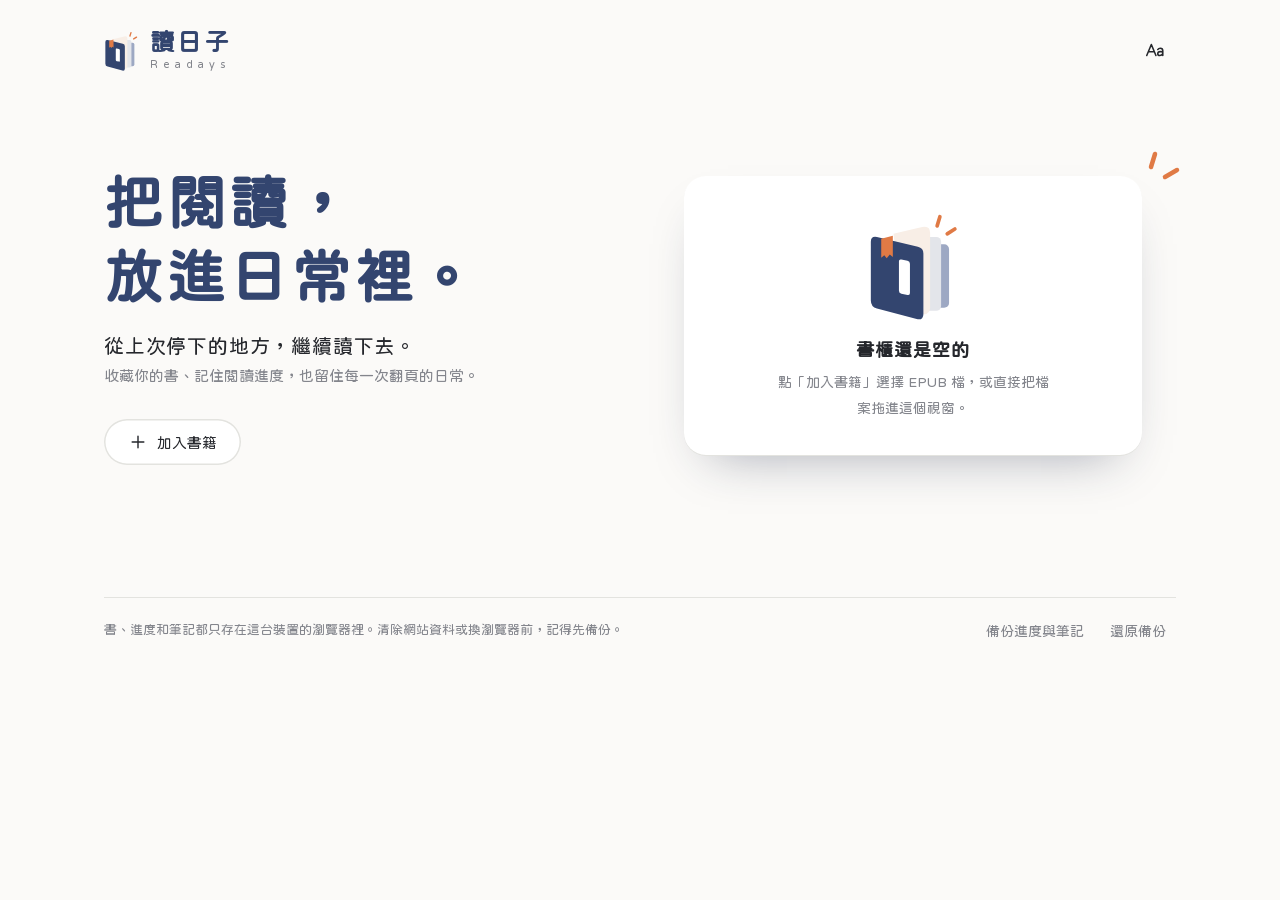
==== index.html @ 89fe7bda "Add files via upload" ====
<!doctype html>
<html lang="zh-Hant-TW" data-theme="light">
<head>
<meta charset="utf-8">
<meta name="viewport" content="width=device-width,initial-scale=1,viewport-fit=cover">
<meta name="theme-color" content="#fbfaf8">
<link rel="manifest" href="manifest.webmanifest">
<link rel="apple-touch-icon" href="apple-touch-icon.png">
<meta name="apple-mobile-web-app-capable" content="yes">
<meta name="mobile-web-app-capable" content="yes">
<meta name="apple-mobile-web-app-title" content="讀日子">
<meta name="apple-mobile-web-app-status-bar-style" content="default">
<title>讀日子｜EPUB 閱讀工具</title>
<link rel="icon" type="image/svg+xml" href="[data-uri]">
<style>
/* jf open 粉圓 2.1 by justfont — SIL Open Font License 1.1 (https://github.com/justfont/open-huninn-font) */
@font-face{font-family:"HuninnEmbed";src:url([data-uri]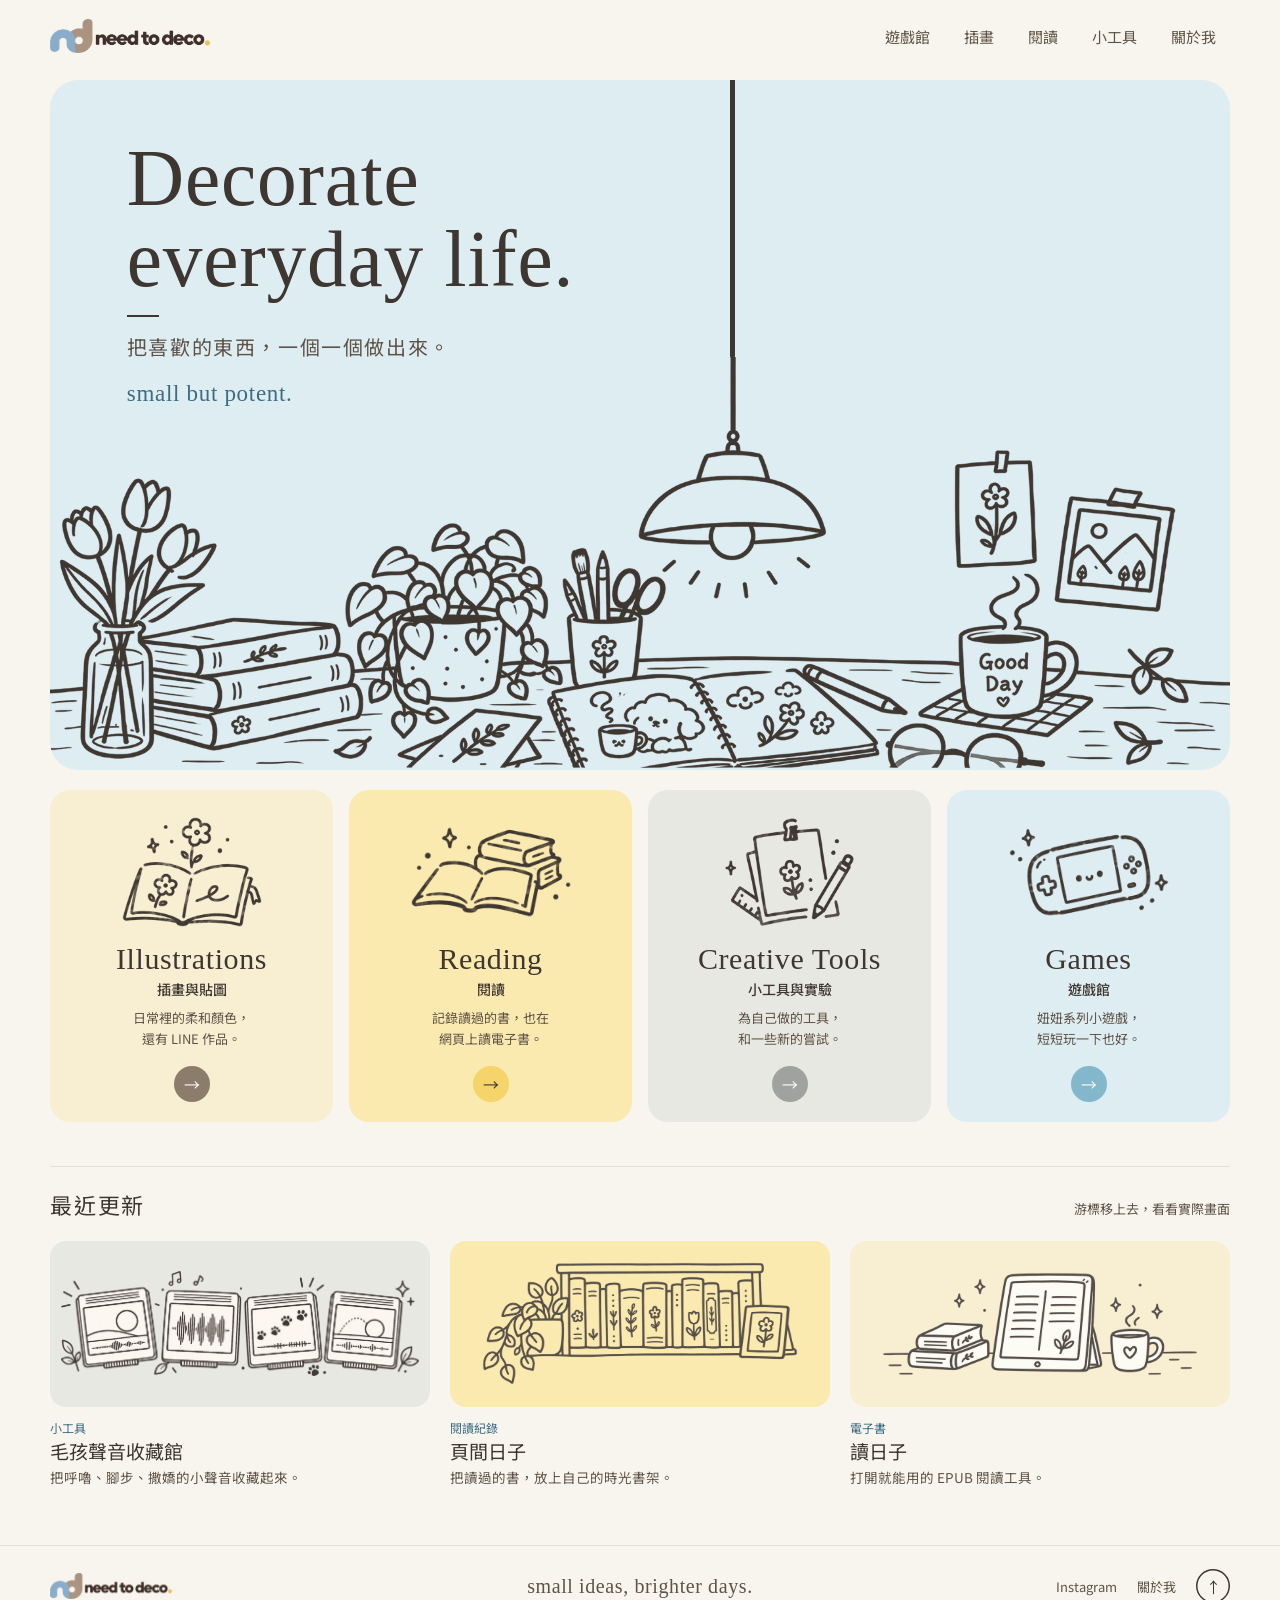
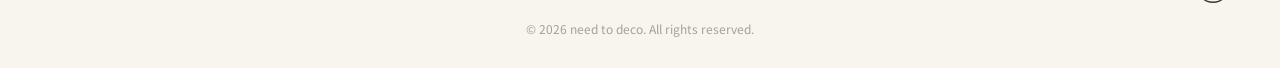
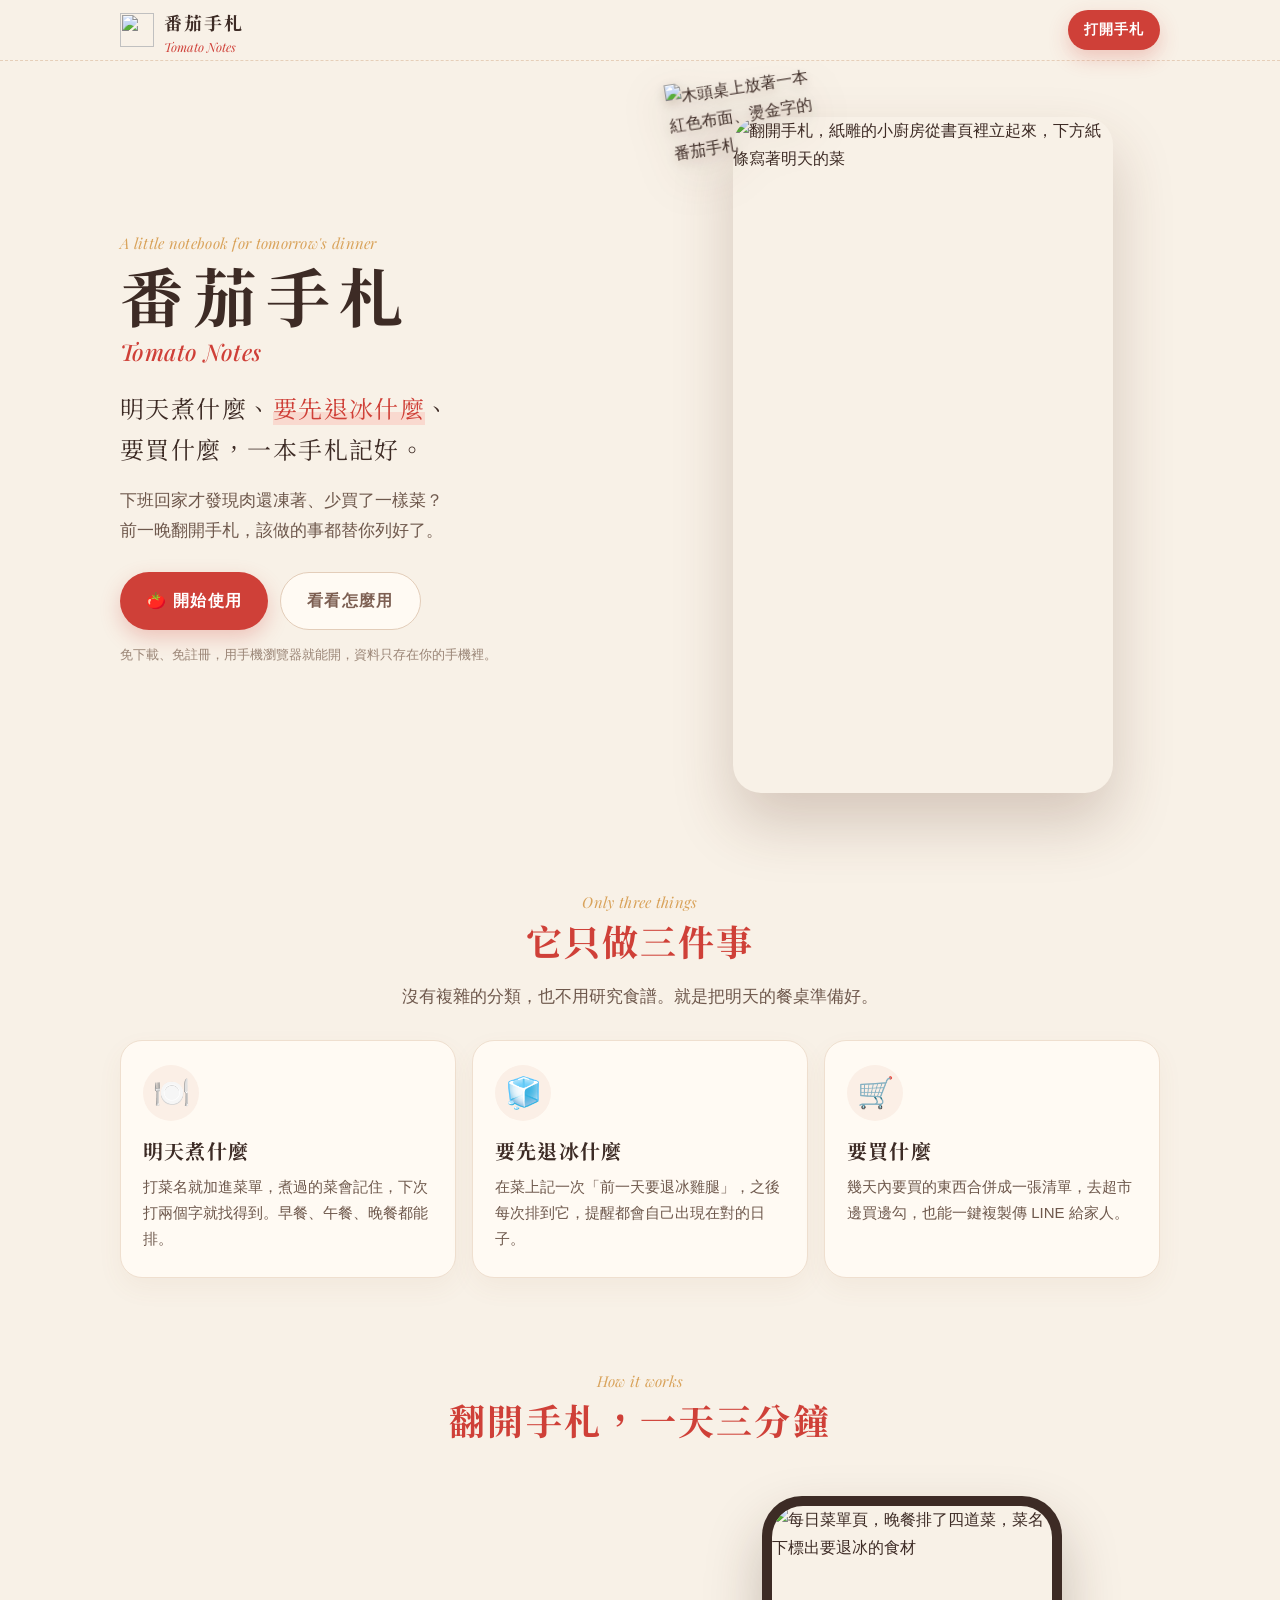
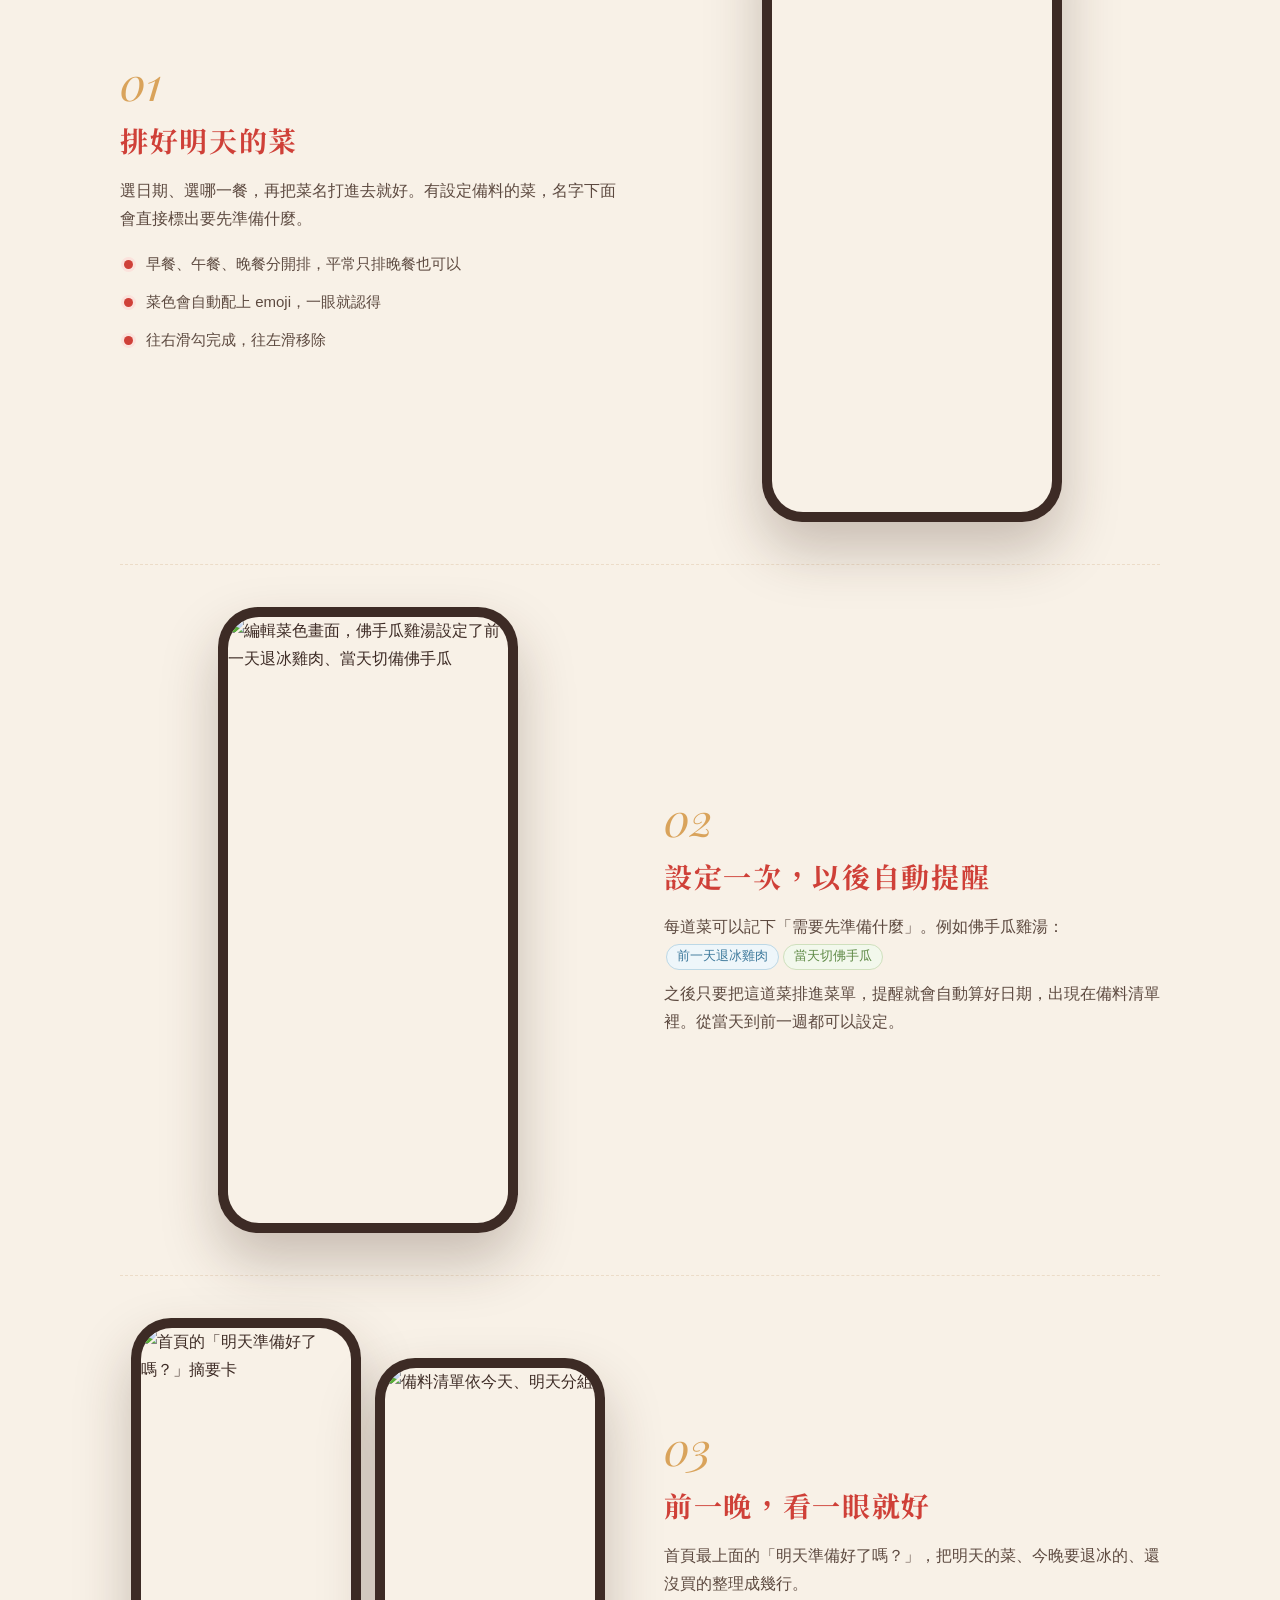
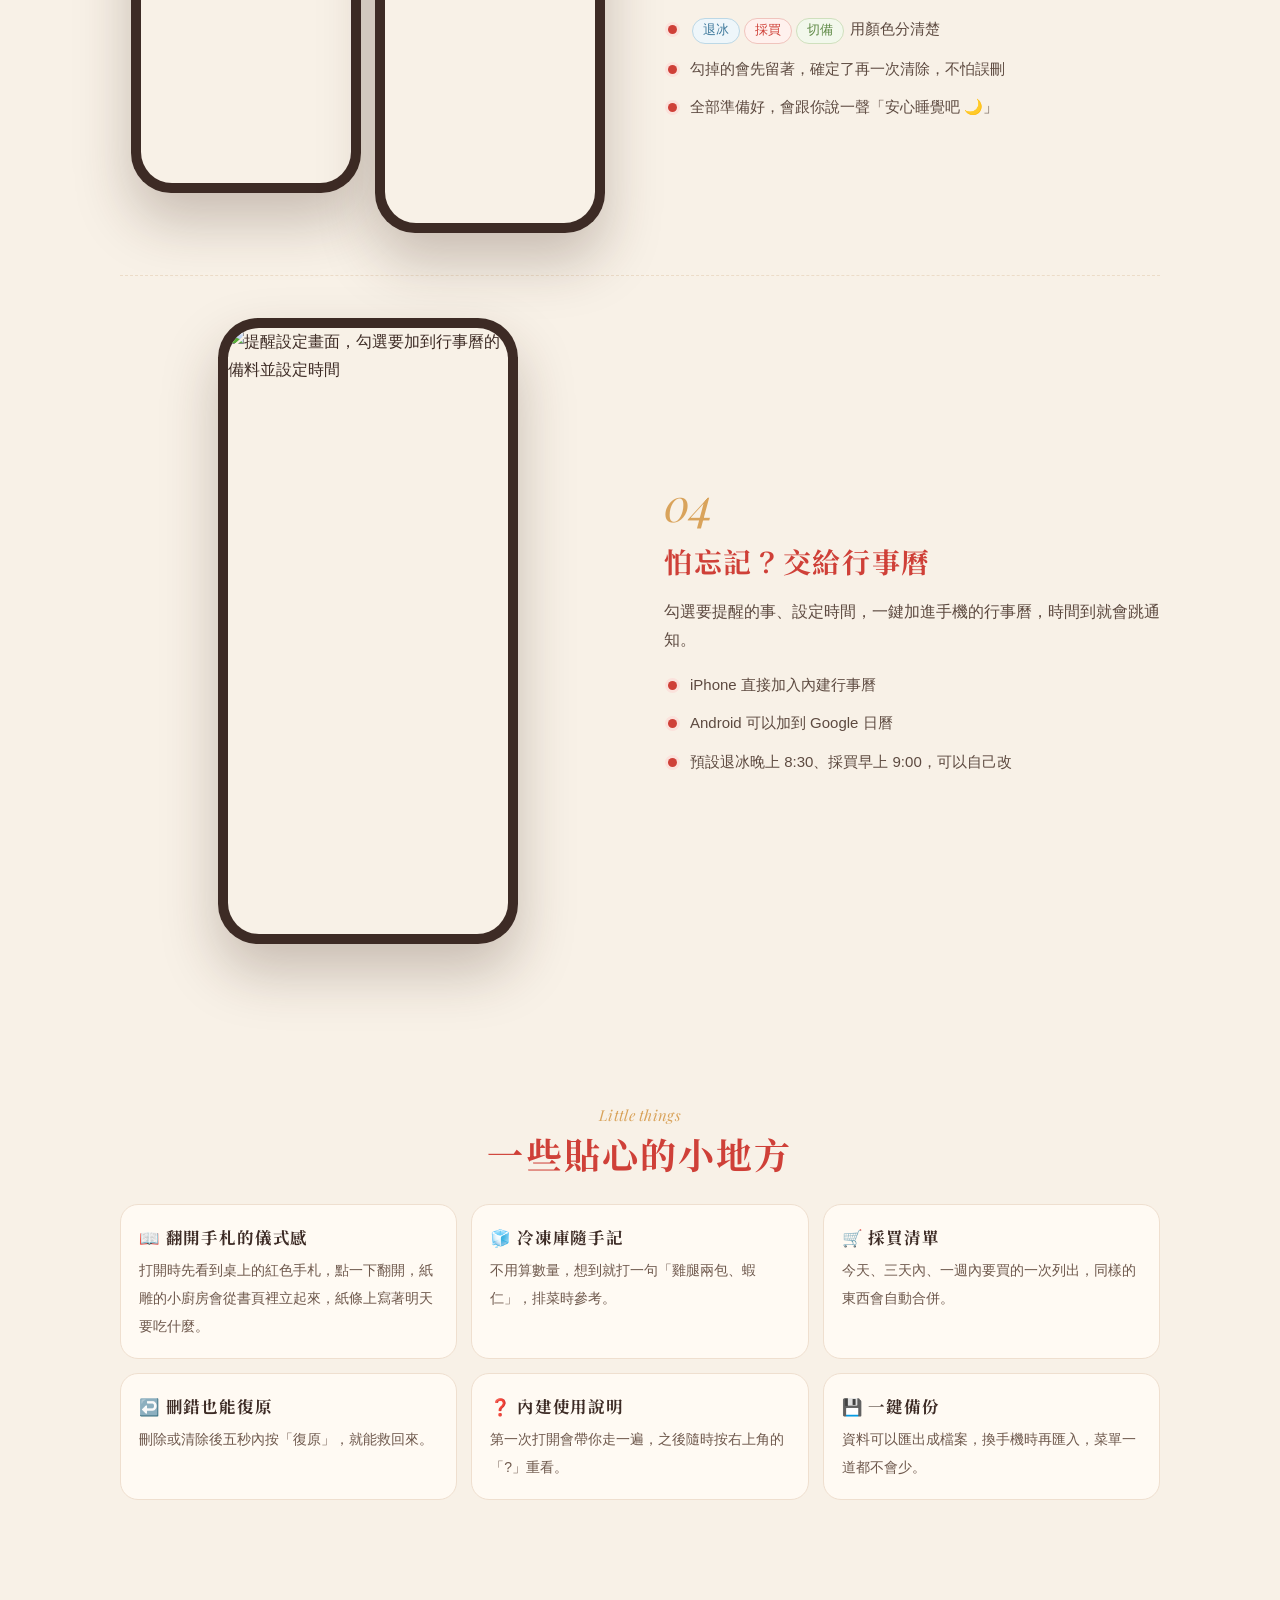
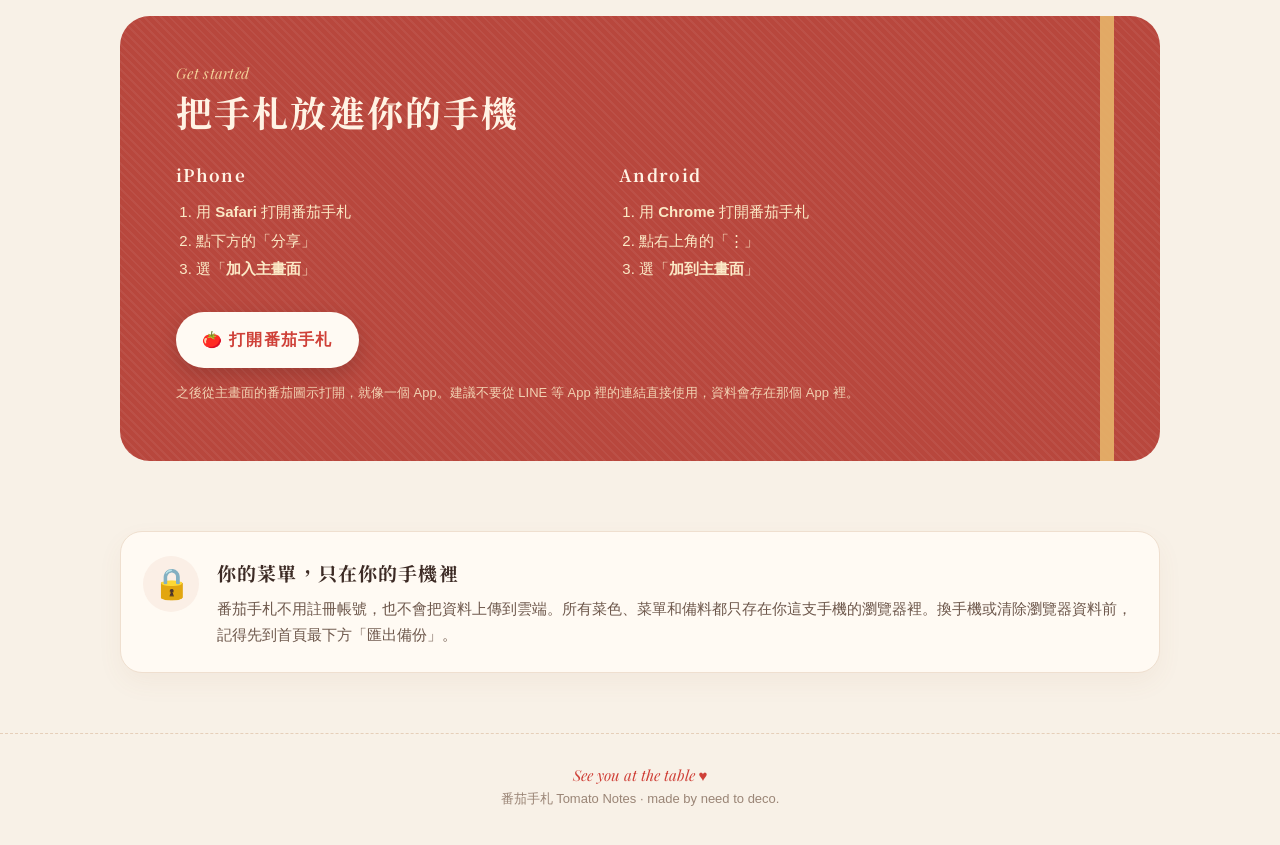
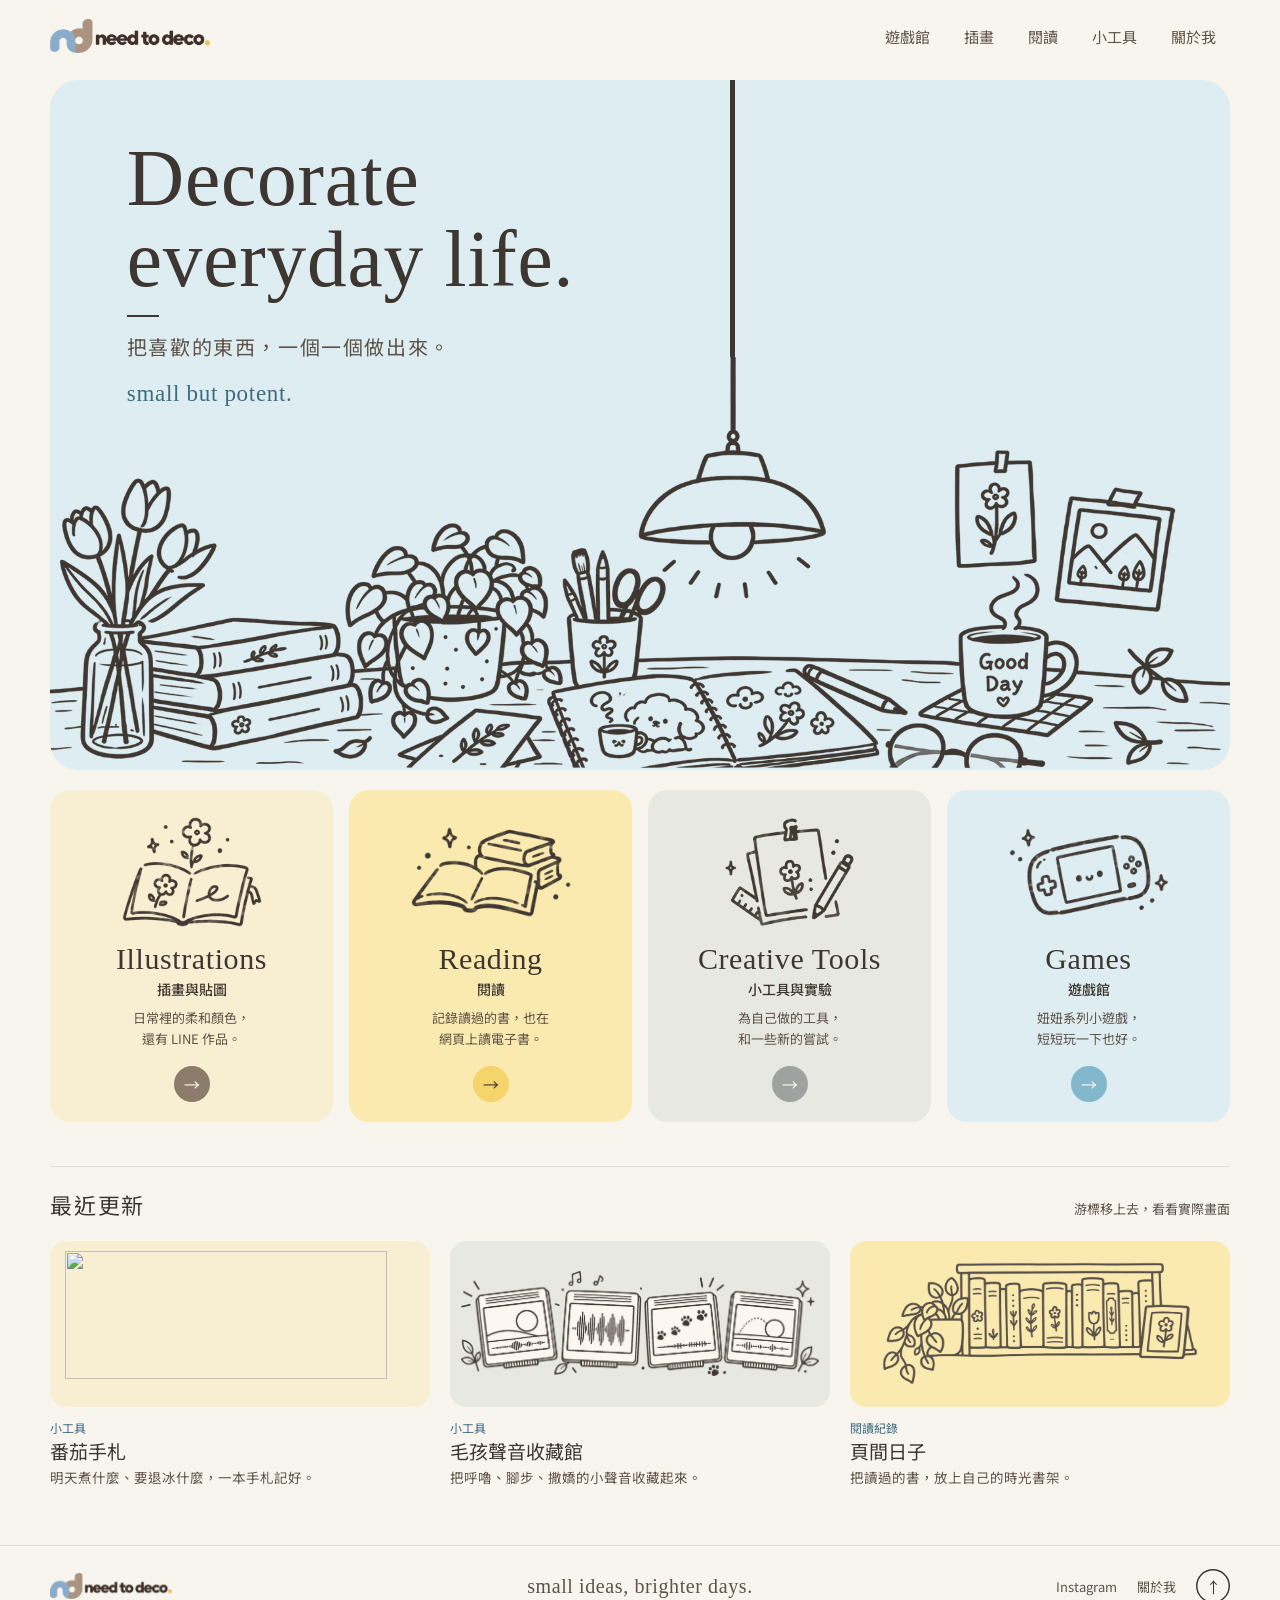
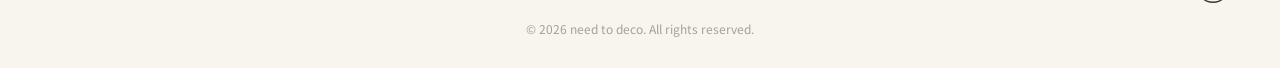
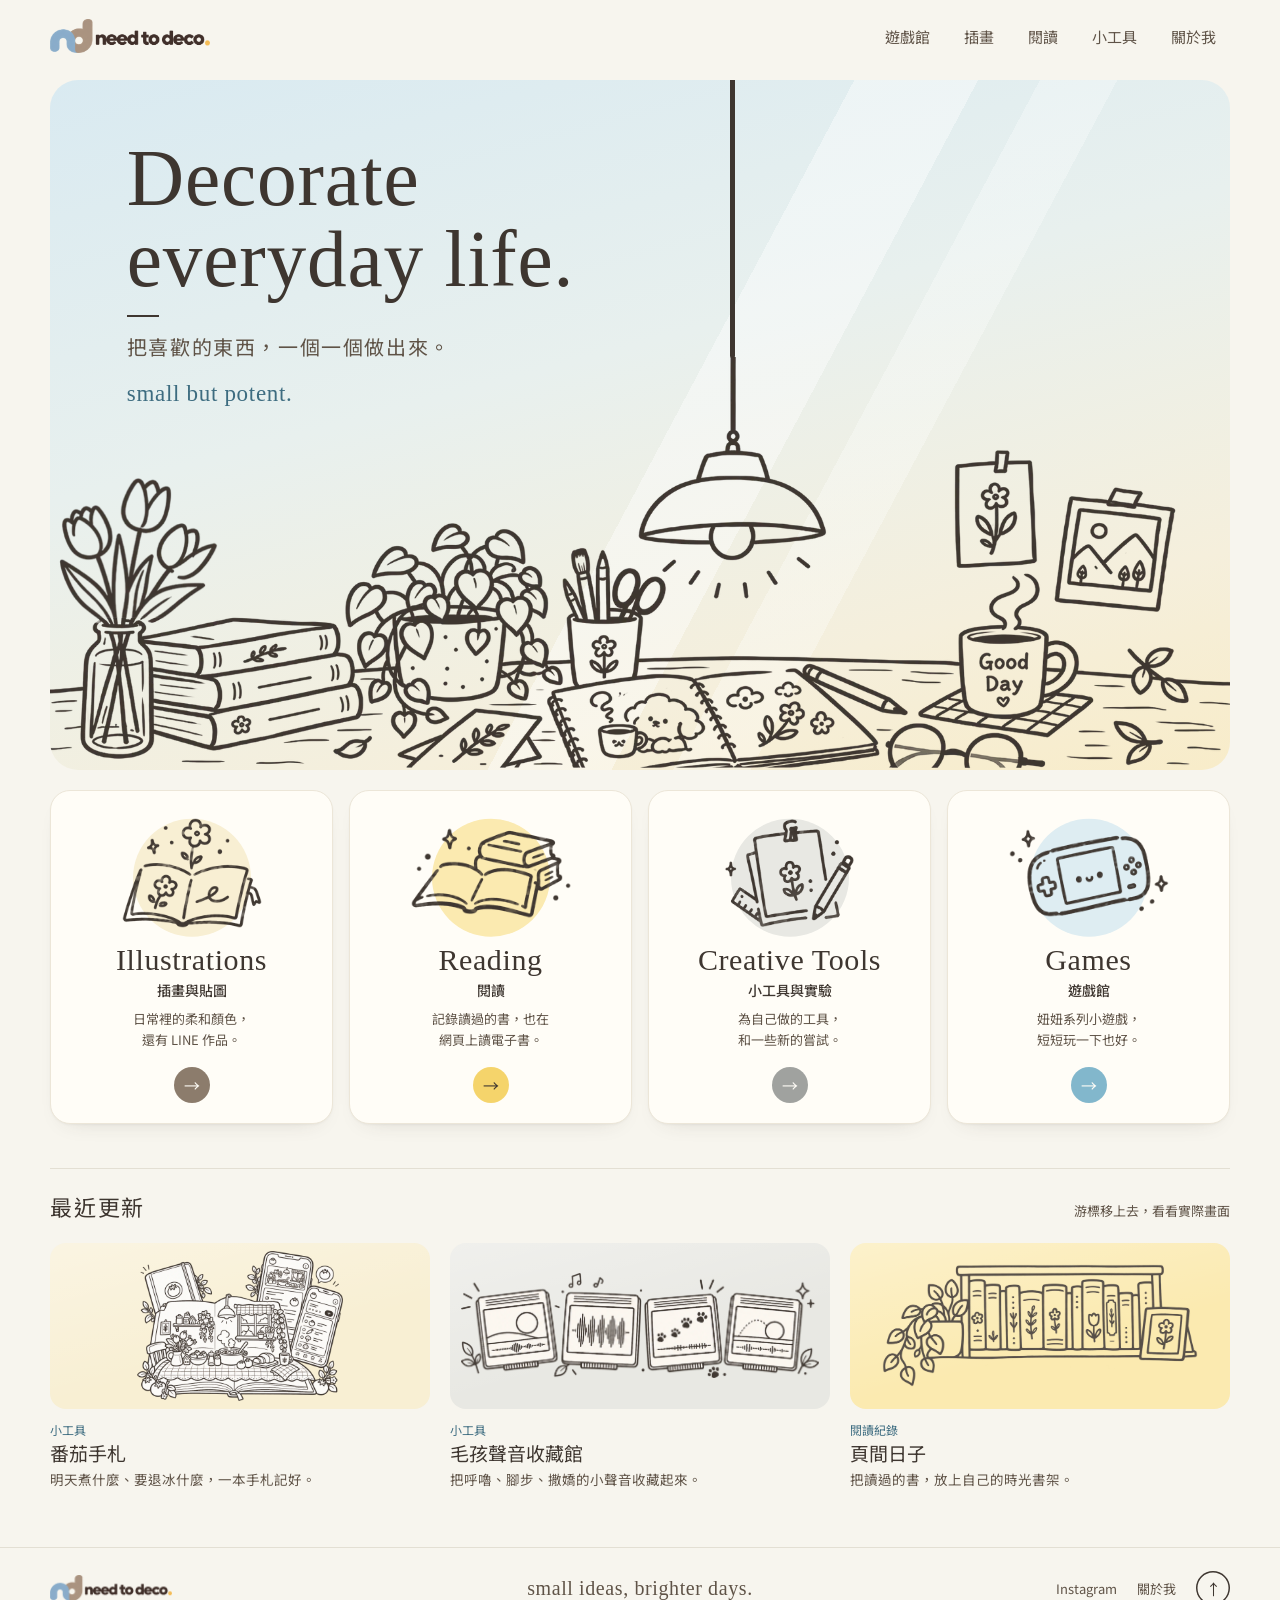
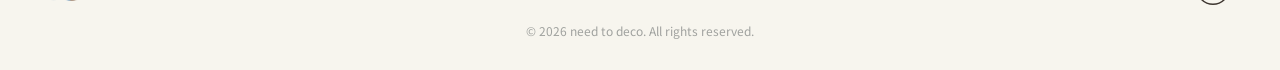
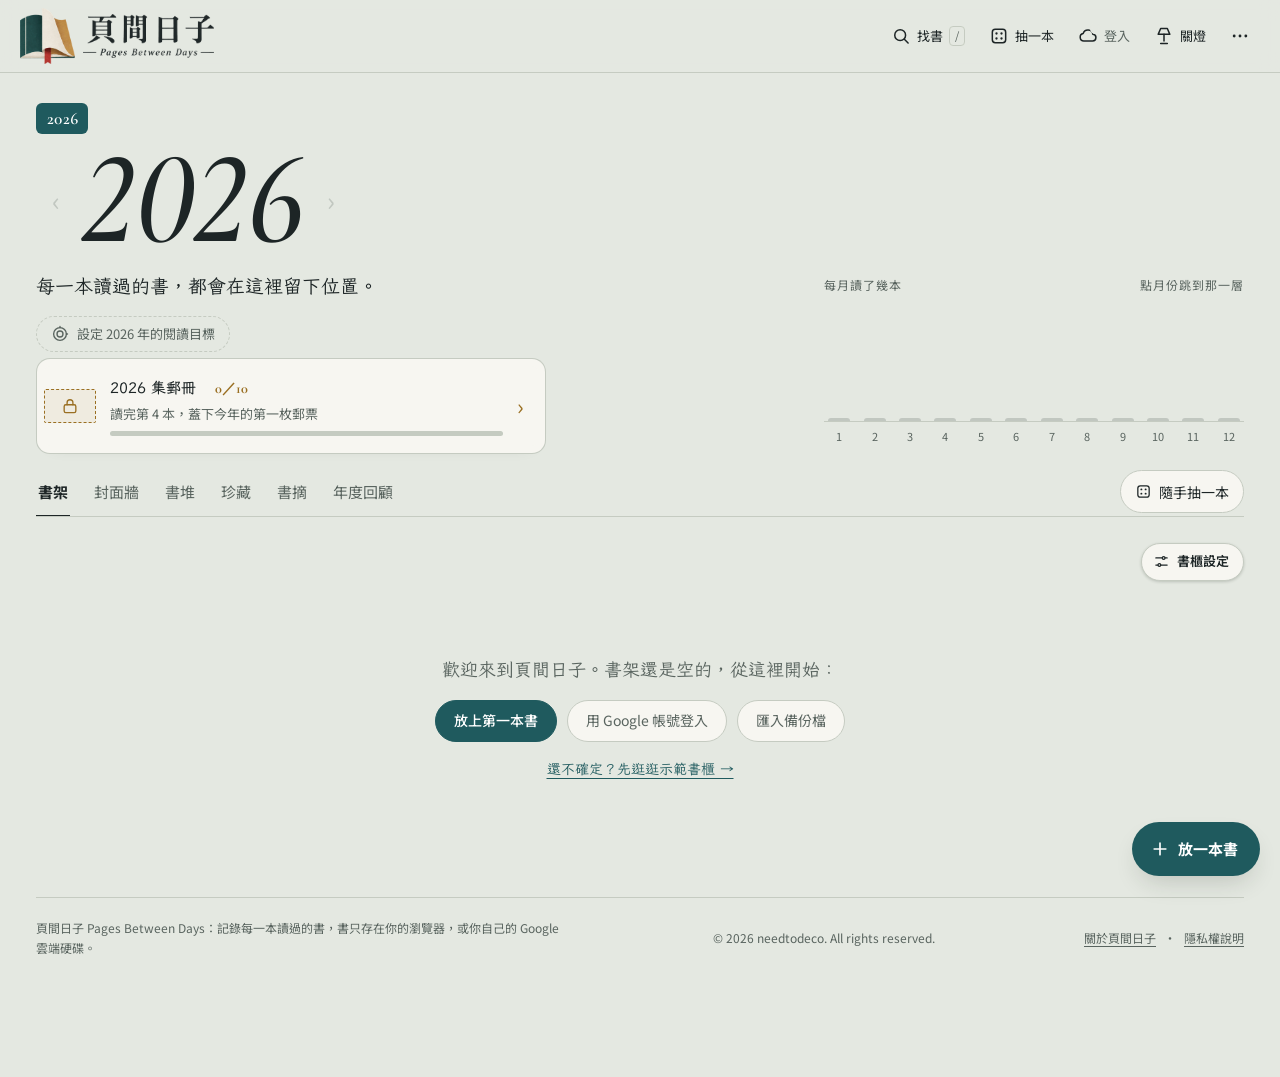
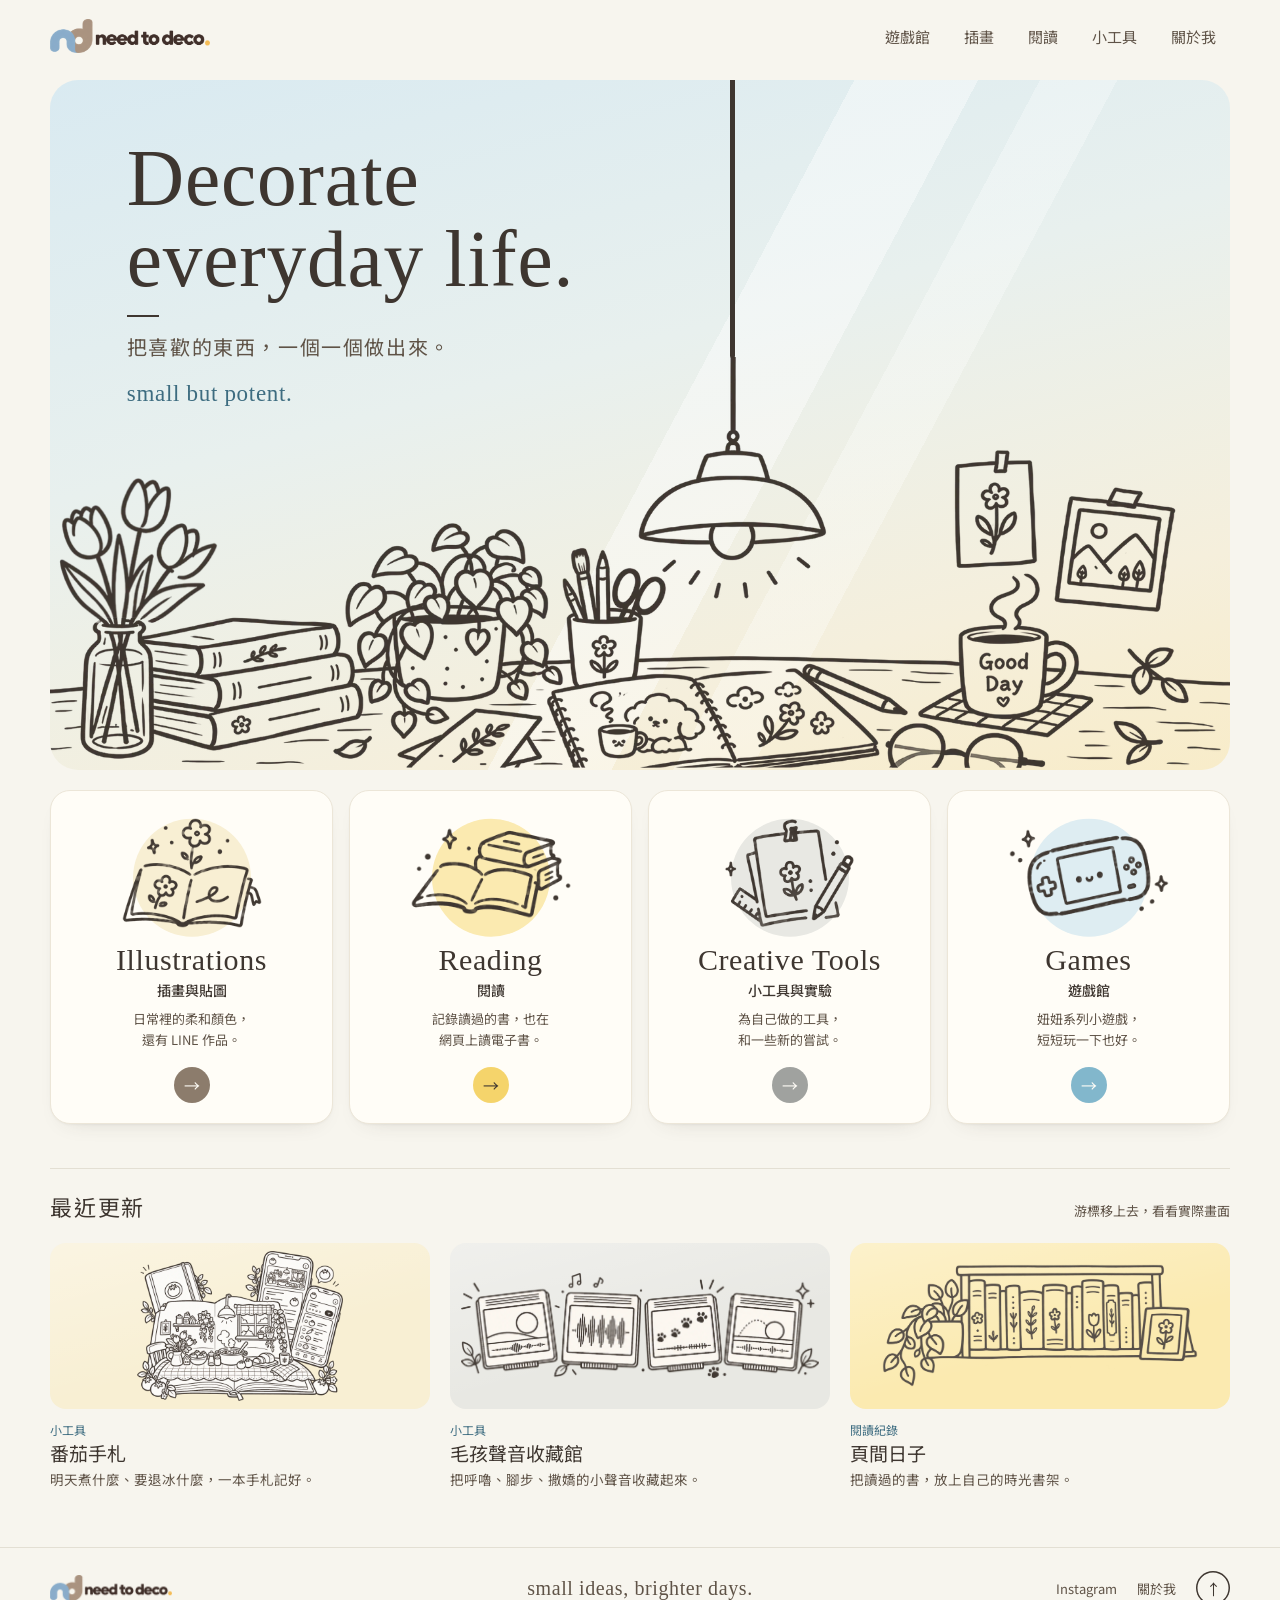
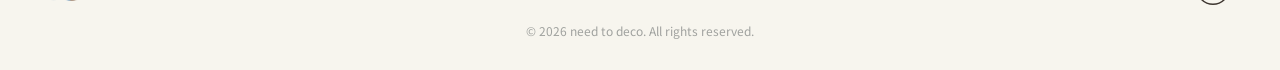
